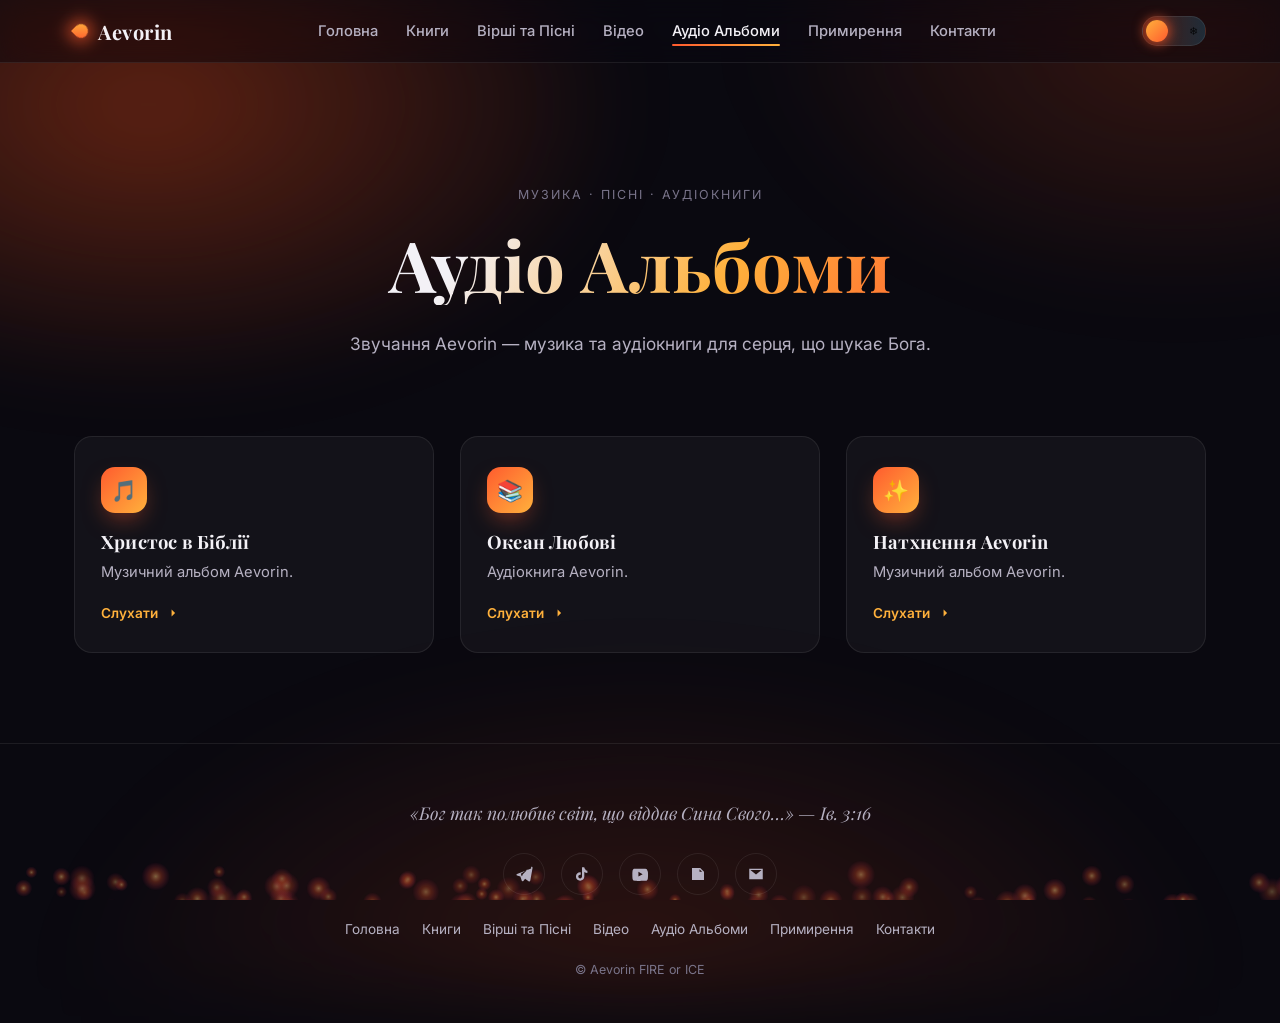
==== audio.html @ 7d28f9bf "Initial commit: Aevorin FIRE or ICE site Static multi-page site recreating the content and structure" ====
<!DOCTYPE html>
<html lang="uk" data-theme="fire">
<head>
<meta charset="UTF-8">
<meta name="viewport" content="width=device-width, initial-scale=1.0">
<title>Аудіо Альбоми — Aevorin FIRE or ICE</title>
<link rel="stylesheet" href="css/style.css">
</head>
<body>
<canvas id="fx-canvas"></canvas>
<div class="bg-aurora"></div>

<header class="site-header">
  <div class="container nav-row">
    <a href="index.html" class="brand"><span class="flame"></span> Aevorin</a>
    <nav class="nav-links">
      <a href="index.html">Головна</a>
      <a href="books.html">Книги</a>
      <a href="poems.html">Вірші та Пісні</a>
      <a href="videos.html">Відео</a>
      <a href="audio.html" class="active">Аудіо Альбоми</a>
      <a href="reconciliation.html">Примирення</a>
      <a href="contacts.html">Контакти</a>
    </nav>
    <div class="nav-right">
      <button class="theme-toggle" aria-label="Перемкнути тему Вогонь/Лід" title="FIRE / ICE">
        <span class="icon fire">🔥</span><span class="icon ice">❄</span><span class="knob"></span>
      </button>
      <button class="burger" aria-label="Меню"><span></span><span></span><span></span></button>
    </div>
  </div>
</header>

<main>
  <section class="hero" style="padding-bottom:30px;">
    <div class="eyebrow">Музика · Пісні · Аудіокниги</div>
    <h1>Аудіо Альбоми</h1>
    <p class="lede">Звучання Aevorin — музика та аудіокниги для серця, що шукає Бога.</p>
  </section>

  <section class="section" style="padding-top:10px;">
    <div class="container">
      <div class="grid grid-3 reveal-stagger">

        <a href="https://tinyurl.com/66Aevorin" target="_blank" rel="noopener" class="card reveal">
          <div class="icon">🎵</div>
          <h3>Христос в Біблії</h3>
          <p>Музичний альбом Aevorin.</p>
          <span class="card-link">Слухати <svg viewBox="0 0 24 24"><path fill="currentColor" d="M5 12h14M13 6l6 6-6 6"/></svg></span>
        </a>

        <a href="https://tinyurl.com/Aevorin" target="_blank" rel="noopener" class="card reveal">
          <div class="icon">📚</div>
          <h3>Океан Любові</h3>
          <p>Аудіокнига Aevorin.</p>
          <span class="card-link">Слухати <svg viewBox="0 0 24 24"><path fill="currentColor" d="M5 12h14M13 6l6 6-6 6"/></svg></span>
        </a>

        <a href="https://tinyurl.com/2z7aak29" target="_blank" rel="noopener" class="card reveal">
          <div class="icon">✨</div>
          <h3>Натхнення Aevorin</h3>
          <p>Музичний альбом Aevorin.</p>
          <span class="card-link">Слухати <svg viewBox="0 0 24 24"><path fill="currentColor" d="M5 12h14M13 6l6 6-6 6"/></svg></span>
        </a>

      </div>
    </div>
  </section>
</main>

<footer class="site-footer">
  <div class="container">
    <p class="footer-verse">«Бог так полюбив світ, що віддав Сина Свого…» — Ів. 3:16</p>
    <div class="footer-socials">
      <a href="https://t.me/YesOrNo20" target="_blank" rel="noopener" aria-label="Telegram"><svg viewBox="0 0 24 24"><path d="M21.5 4.5 2.7 11.9c-1 .4-1 1.8.1 2.1l4.4 1.4 1.7 5.4c.3 1 1.6 1.2 2.2.4l2.4-3 4.6 3.4c.9.6 2.1.1 2.3-1l3-16.7c.2-1.1-.9-1.9-1.9-1.4ZM8.9 15l-1-3.3 9.4-6.4-7.1 7.3-.1 1Z"/></svg></a>
      <a href="https://www.tiktok.com/@ae.vorin" target="_blank" rel="noopener" aria-label="TikTok"><svg viewBox="0 0 24 24"><path d="M16.6 5.8c-.9-.6-1.5-1.6-1.6-2.8h-3v12.4c0 1.4-1.1 2.5-2.5 2.5S7 16.8 7 15.4c0-1.4 1.1-2.5 2.5-2.5.3 0 .6 0 .8.1v-3.1c-.3 0-.5-.1-.8-.1-3.1 0-5.6 2.5-5.6 5.6s2.5 5.6 5.6 5.6 5.6-2.5 5.6-5.6V9.4c1.2.8 2.6 1.3 4.1 1.3V7.6c-.9 0-1.8-.3-2.6-.8Z"/></svg></a>
      <a href="https://www.youtube.com/@A_e_v_o_r_i_n" target="_blank" rel="noopener" aria-label="YouTube"><svg viewBox="0 0 24 24"><path d="M22 8.4s-.2-1.6-.8-2.3c-.8-.9-1.7-.9-2.1-1C16.3 5 12 5 12 5h0s-4.3 0-7.1.1c-.4 0-1.3.1-2.1 1C2.2 6.8 2 8.4 2 8.4S1.8 10.3 1.8 12.2v1.6c0 1.9.2 3.8.2 3.8s.2 1.6.8 2.3c.8.9 1.9.9 2.4 1 1.7.2 7.3.3 7.3.3s4.3 0 7.1-.1c.4 0 1.3-.1 2.1-1 .6-.7.8-2.3.8-2.3s.2-1.9.2-3.8v-1.6c0-1.9-.2-3.8-.2-3.8ZM9.9 15.4V9.1l5.6 3.2-5.6 3.1Z"/></svg></a>
      <a href="https://fireorice-blog.blogspot.com" target="_blank" rel="noopener" aria-label="Блог"><svg viewBox="0 0 24 24"><path d="M4 4h11l5 5v11H4Zm10 1.5V9h3.5ZM7 12h7v1.5H7Zm0 3h10v1.5H7Zm0-6h4v1.5H7Z"/></svg></a>
      <a href="mailto:aevorin2026@gmail.com" aria-label="Email"><svg viewBox="0 0 24 24"><path d="M3 5h18v14H3Zm1.6 1.6 7.4 6 7.4-6"/></svg></a>
    </div>
    <nav class="footer-nav">
      <a href="index.html">Головна</a>
      <a href="books.html">Книги</a>
      <a href="poems.html">Вірші та Пісні</a>
      <a href="videos.html">Відео</a>
      <a href="audio.html">Аудіо Альбоми</a>
      <a href="reconciliation.html">Примирення</a>
      <a href="contacts.html">Контакти</a>
    </nav>
    <p class="footer-fine">© Aevorin FIRE or ICE</p>
  </div>
</footer>

<script src="js/script.js"></script>
</body>
</html>
---- css/style.css ----
/* ===========================================================
   Aevorin FIRE or ICE — основные стили
   =========================================================== */

@import url('https://fonts.googleapis.com/css2?family=Playfair+Display:ital,wght@0,500;0,600;0,700;1,500&family=Inter:wght@300;400;500;600;700&display=swap');

:root{
  --bg: #0a0910;
  --bg-soft: #110f1a;
  --panel: rgba(255,255,255,0.04);
  --panel-border: rgba(255,255,255,0.08);
  --text: #f3f1f6;
  --text-dim: #b6b1c2;
  --text-faint: #79748a;

  /* fire theme (default) */
  --a1: #ff5b2e;
  --a2: #ffb13c;
  --a3: #ff2d6a;
  --glow: 255,91,46;

  --radius: 18px;
  --maxw: 1180px;
  --transition-theme: 900ms cubic-bezier(.22,.61,.36,1);
}

[data-theme="ice"]{
  --a1: #28c2ff;
  --a2: #7df9ff;
  --a3: #6a7bff;
  --glow: 40,194,255;
}

*{ box-sizing: border-box; }
html{ scroll-behavior: smooth; }
body{
  margin:0;
  background: var(--bg);
  color: var(--text);
  font-family: 'Inter', system-ui, sans-serif;
  -webkit-font-smoothing: antialiased;
  overflow-x: hidden;
  transition: background var(--transition-theme), color var(--transition-theme);
}

h1,h2,h3,h4{
  font-family: 'Playfair Display', serif;
  margin: 0 0 .5em;
  line-height: 1.15;
  letter-spacing: .2px;
}

p{ color: var(--text-dim); line-height: 1.7; margin: 0 0 1em; }
a{ color: inherit; text-decoration: none; }
img{ max-width: 100%; display:block; }

.container{
  max-width: var(--maxw);
  margin: 0 auto;
  padding: 0 24px;
}

/* -------------------- background canvas -------------------- */
#fx-canvas{
  position: fixed;
  inset: 0;
  z-index: 0;
  pointer-events: none;
  opacity: .55;
}

.bg-aurora{
  position: fixed;
  inset: -10%;
  z-index: 0;
  pointer-events: none;
  background:
    radial-gradient(45% 38% at 18% 18%, rgba(var(--glow),.35), transparent 70%),
    radial-gradient(40% 35% at 85% 12%, rgba(var(--glow),.18), transparent 70%),
    radial-gradient(55% 45% at 50% 100%, rgba(var(--glow),.16), transparent 70%);
  filter: blur(40px) saturate(130%);
  animation: aurora-drift 18s ease-in-out infinite alternate;
  transition: background var(--transition-theme);
}
@keyframes aurora-drift{
  0%{ transform: translate3d(0,0,0) scale(1); }
  100%{ transform: translate3d(2%,-3%,0) scale(1.06); }
}

/* -------------------- header / nav -------------------- */
.site-header{
  position: sticky;
  top: 0;
  z-index: 50;
  backdrop-filter: blur(14px) saturate(140%);
  background: rgba(10,9,16,.55);
  border-bottom: 1px solid var(--panel-border);
}
.nav-row{
  display:flex;
  align-items:center;
  justify-content: space-between;
  padding: 16px 24px;
}
.brand{
  display:flex;
  align-items:center;
  gap:10px;
  font-family:'Playfair Display', serif;
  font-size: 1.25rem;
  font-weight:700;
  letter-spacing:.5px;
}
.brand .flame{
  width: 14px; height: 14px;
  border-radius: 50% 50% 50% 0;
  background: linear-gradient(135deg, var(--a2), var(--a1));
  box-shadow: 0 0 16px 4px rgba(var(--glow),.7);
  transform: rotate(45deg);
  transition: background var(--transition-theme), box-shadow var(--transition-theme);
  animation: flicker 2.4s ease-in-out infinite;
}
@keyframes flicker{
  0%,100%{ transform: rotate(45deg) scale(1); }
  50%{ transform: rotate(45deg) scale(1.18); }
}

.nav-links{
  display:flex;
  align-items:center;
  gap: 28px;
  list-style:none;
  margin:0; padding:0;
}
.nav-links a{
  position:relative;
  font-size:.92rem;
  font-weight:500;
  color: var(--text-dim);
  padding: 6px 0;
  transition: color .25s;
}
.nav-links a::after{
  content:"";
  position:absolute;
  left:0; right:100%;
  bottom:0;
  height:2px;
  background: linear-gradient(90deg, var(--a1), var(--a2));
  transition: right .3s cubic-bezier(.22,.61,.36,1);
  border-radius: 2px;
}
.nav-links a:hover,
.nav-links a.active{ color: var(--text); }
.nav-links a:hover::after,
.nav-links a.active::after{ right:0; }

.nav-right{ display:flex; align-items:center; gap: 18px; }

.theme-toggle{
  position:relative;
  width: 64px; height: 30px;
  border-radius: 30px;
  border:1px solid var(--panel-border);
  background: linear-gradient(90deg, rgba(255,91,46,.18), rgba(40,194,255,.18));
  cursor:pointer;
  display:flex;
  align-items:center;
  padding: 3px;
}
.theme-toggle .knob{
  width: 22px; height:22px;
  border-radius:50%;
  background: linear-gradient(135deg, var(--a2), var(--a1));
  box-shadow: 0 0 12px 2px rgba(var(--glow),.7);
  transition: transform .45s cubic-bezier(.34,1.56,.64,1), background var(--transition-theme);
  transform: translateX(0);
}
[data-theme="ice"] .theme-toggle .knob{ transform: translateX(32px); }
.theme-toggle .icon{
  position:absolute;
  font-size: .7rem;
  opacity:.8;
}
.theme-toggle .icon.fire{ left:7px; }
.theme-toggle .icon.ice{ right:7px; }

.burger{
  display:none;
  width: 30px; height: 22px;
  position: relative;
  cursor:pointer;
  background:none; border:none;
}
.burger span{
  position:absolute; left:0; right:0; height:2px;
  background: var(--text);
  border-radius: 2px;
  transition: transform .3s, opacity .3s;
}
.burger span:nth-child(1){ top:0; }
.burger span:nth-child(2){ top:10px; }
.burger span:nth-child(3){ top:20px; }
.nav-open .burger span:nth-child(1){ transform: translateY(10px) rotate(45deg); }
.nav-open .burger span:nth-child(2){ opacity:0; }
.nav-open .burger span:nth-child(3){ transform: translateY(-10px) rotate(-45deg); }

/* -------------------- buttons -------------------- */
.btn{
  display:inline-flex;
  align-items:center;
  gap:8px;
  padding: 13px 26px;
  border-radius: 999px;
  font-weight:600;
  font-size:.92rem;
  border:1px solid transparent;
  cursor:pointer;
  transition: transform .3s, box-shadow .3s, background var(--transition-theme);
}
.btn-primary{
  background: linear-gradient(120deg, var(--a1), var(--a2));
  color:#140a06;
  box-shadow: 0 8px 30px -8px rgba(var(--glow),.65);
}
.btn-primary:hover{ transform: translateY(-3px); box-shadow: 0 14px 34px -8px rgba(var(--glow),.85); }
.btn-ghost{
  background: var(--panel);
  border-color: var(--panel-border);
  color: var(--text);
}
.btn-ghost:hover{ border-color: rgba(var(--glow),.6); transform: translateY(-3px); }
.btn-sm{ padding: 9px 18px; font-size:.82rem; }

/* -------------------- hero -------------------- */
.hero{
  position:relative;
  z-index:1;
  padding: 120px 24px 90px;
  text-align:center;
}
.eyebrow{
  display:inline-flex;
  align-items:center;
  gap:8px;
  font-size:.78rem;
  letter-spacing: 2px;
  text-transform:uppercase;
  color: var(--text-faint);
  margin-bottom: 22px;
  opacity:0;
  animation: fade-up .8s ease forwards .1s;
}
.hero h1{
  font-size: clamp(2.3rem, 6vw, 4.4rem);
  max-width: 880px;
  margin: 0 auto 24px;
  background: linear-gradient(120deg, var(--text) 30%, var(--a2) 60%, var(--a1) 90%);
  -webkit-background-clip: text;
  background-clip: text;
  color: transparent;
  opacity:0;
  animation: fade-up .9s ease forwards .25s;
}
.hero .lede{
  max-width: 620px;
  margin: 0 auto 38px;
  font-size: 1.08rem;
  opacity:0;
  animation: fade-up .9s ease forwards .42s;
}
.hero .verse{
  display:inline-block;
  font-family:'Playfair Display', serif;
  font-style: italic;
  font-size: 1rem;
  color: var(--text-dim);
  border-left: 2px solid rgba(var(--glow),.6);
  padding-left: 14px;
  margin-bottom: 34px;
  text-align:left;
  opacity:0;
  animation: fade-up .9s ease forwards .55s;
}
.hero-ctas{
  display:flex;
  gap:16px;
  justify-content:center;
  flex-wrap:wrap;
  opacity:0;
  animation: fade-up .9s ease forwards .7s;
}
@keyframes fade-up{
  from{ opacity:0; transform: translateY(22px); }
  to{ opacity:1; transform: translateY(0); }
}

.scroll-cue{
  margin: 70px auto 0;
  width: 22px; height: 36px;
  border: 2px solid var(--panel-border);
  border-radius: 14px;
  position:relative;
}
.scroll-cue::after{
  content:"";
  position:absolute;
  top:6px; left:50%;
  width:4px; height:8px;
  margin-left:-2px;
  border-radius:3px;
  background: linear-gradient(var(--a1), var(--a2));
  animation: scroll-dot 1.8s ease-in-out infinite;
}
@keyframes scroll-dot{
  0%{ opacity:1; top:6px; }
  60%{ opacity:0; top:18px; }
  100%{ opacity:0; top:6px; }
}

/* -------------------- sections -------------------- */
.section{
  position:relative;
  z-index:1;
  padding: 90px 0;
}
.section-head{
  text-align:center;
  max-width: 680px;
  margin: 0 auto 56px;
}
.section-head .tag{
  font-size:.78rem;
  letter-spacing:2px;
  text-transform:uppercase;
  color: var(--text-faint);
}
.section-head h2{ font-size: clamp(1.8rem, 4vw, 2.6rem); margin-top:10px; }

.reveal{
  opacity:0;
  transform: translateY(34px);
  transition: opacity .8s cubic-bezier(.22,.61,.36,1), transform .8s cubic-bezier(.22,.61,.36,1);
}
.reveal.in{ opacity:1; transform: translateY(0); }
.reveal-stagger > *{ transition-delay: calc(var(--i,0) * 90ms); }

/* -------------------- cards -------------------- */
.grid{
  display:grid;
  gap: 26px;
}
.grid-3{ grid-template-columns: repeat(3, 1fr); }
.grid-2{ grid-template-columns: repeat(2, 1fr); }
.grid-4{ grid-template-columns: repeat(4, 1fr); }

.card{
  position:relative;
  background: var(--panel);
  border: 1px solid var(--panel-border);
  border-radius: var(--radius);
  padding: 30px 26px;
  overflow:hidden;
  transition: transform .4s cubic-bezier(.22,.61,.36,1), border-color .4s, box-shadow .4s;
}
.card::before{
  content:"";
  position:absolute;
  inset:0;
  background: radial-gradient(160px 160px at var(--mx,50%) var(--my,0%), rgba(var(--glow),.18), transparent 70%);
  opacity:0;
  transition: opacity .4s;
  pointer-events:none;
}
.card:hover{
  transform: translateY(-8px);
  border-color: rgba(var(--glow),.45);
  box-shadow: 0 22px 50px -20px rgba(var(--glow),.35);
}
.card:hover::before{ opacity:1; }

.card .icon{
  width: 46px; height:46px;
  border-radius: 14px;
  display:flex; align-items:center; justify-content:center;
  background: linear-gradient(135deg, var(--a1), var(--a2));
  margin-bottom: 18px;
  font-size: 1.3rem;
  box-shadow: 0 10px 24px -8px rgba(var(--glow),.6);
}
.card h3{ font-size: 1.15rem; margin-bottom: 8px; }
.card p{ font-size:.92rem; margin-bottom: 16px; }
.card .card-link{
  font-size:.85rem;
  font-weight:600;
  color: var(--a2);
  display:inline-flex;
  align-items:center;
  gap:6px;
}
.card .card-link svg{ transition: transform .3s; width:14px; height:14px; }
.card:hover .card-link svg{ transform: translateX(4px); }

/* book item rows */
.book-list{ display:flex; flex-direction:column; gap:18px; }
.book{
  display:flex;
  justify-content:space-between;
  align-items:center;
  gap: 20px;
  flex-wrap: wrap;
  background: var(--panel);
  border:1px solid var(--panel-border);
  border-radius: var(--radius);
  padding: 24px 28px;
  transition: border-color .35s, transform .35s;
}
.book:hover{ border-color: rgba(var(--glow),.4); transform: translateX(4px); }
.book .info{ flex:1; min-width: 220px; }
.book .info h3{ font-size: 1.2rem; margin-bottom: 6px; }
.book .info p{ margin:0; font-size:.9rem; }
.book .langs{ display:flex; gap:10px; flex-wrap:wrap; }

.badge{
  display:inline-block;
  font-size:.72rem;
  letter-spacing:.5px;
  padding: 4px 10px;
  border-radius: 999px;
  background: rgba(var(--glow),.14);
  color: var(--a2);
  border: 1px solid rgba(var(--glow),.3);
  margin-right:8px;
  margin-bottom: 8px;
}

/* children book cards with generated gradient icon */
.kid-card .icon{
  width: 56px; height:56px;
  border-radius: 16px;
  font-size: 1.6rem;
}

/* quote / prayer block */
.quote-block{
  position:relative;
  max-width: 720px;
  margin: 0 auto;
  background: var(--panel);
  border:1px solid var(--panel-border);
  border-radius: 24px;
  padding: 46px 40px;
  text-align:center;
}
.quote-block .mark{
  font-family:'Playfair Display', serif;
  font-size: 4rem;
  line-height:1;
  background: linear-gradient(120deg, var(--a1), var(--a2));
  -webkit-background-clip:text;
  background-clip:text;
  color:transparent;
}
.quote-block p{
  font-family:'Playfair Display', serif;
  font-style: italic;
  font-size: 1.2rem;
  color: var(--text);
  margin: 0;
}

.prayer-box{
  max-width: 680px;
  margin: 0 auto;
  background: linear-gradient(160deg, rgba(var(--glow),.1), rgba(255,255,255,.02));
  border: 1px solid rgba(var(--glow),.3);
  border-radius: 24px;
  padding: 40px;
}
.prayer-box p{ color: var(--text); font-size: 1.05rem; }

/* contact grid */
.contact-card{
  display:flex;
  align-items:center;
  gap:16px;
  background: var(--panel);
  border:1px solid var(--panel-border);
  border-radius: var(--radius);
  padding: 22px 24px;
  transition: transform .35s, border-color .35s;
}
.contact-card:hover{ transform: translateY(-6px); border-color: rgba(var(--glow),.45); }
.contact-card .icon{
  width: 46px; height: 46px;
  border-radius: 50%;
  display:flex; align-items:center; justify-content:center;
  background: linear-gradient(135deg, var(--a1), var(--a2));
  flex-shrink:0;
}
.contact-card .icon svg{ width:22px; height:22px; fill:#140a06; }
.contact-card .label{ font-size:.78rem; color: var(--text-faint); text-transform:uppercase; letter-spacing:1px; }
.contact-card .value{ font-size: .98rem; font-weight:600; word-break: break-word; }

/* empty / coming soon state */
.coming-soon{
  text-align:center;
  padding: 70px 24px;
  border: 1px dashed var(--panel-border);
  border-radius: var(--radius);
  max-width: 640px;
  margin: 0 auto;
}
.coming-soon .ember{
  width: 54px; height: 54px;
  margin: 0 auto 22px;
  border-radius: 50% 50% 50% 0;
  transform: rotate(45deg);
  background: linear-gradient(135deg, var(--a2), var(--a1));
  box-shadow: 0 0 30px 6px rgba(var(--glow),.6);
  animation: flicker 2.4s ease-in-out infinite;
}

/* breadcrumb */
.crumb{
  display:flex; gap:8px; align-items:center;
  font-size:.85rem; color: var(--text-faint);
  margin-bottom: 18px;
  justify-content:center;
}
.crumb a{ color: var(--text-dim); }
.crumb a:hover{ color: var(--a2); }

/* -------------------- footer -------------------- */
.site-footer{
  position:relative; z-index:1;
  border-top: 1px solid var(--panel-border);
  padding: 54px 0 30px;
  text-align:center;
}
.footer-verse{
  font-family:'Playfair Display', serif;
  font-style:italic;
  font-size:1.1rem;
  max-width: 560px;
  margin: 0 auto 26px;
  color: var(--text-dim);
}
.footer-socials{
  display:flex; justify-content:center; gap:16px;
  margin-bottom: 26px;
}
.footer-socials a{
  width: 42px; height:42px;
  border-radius:50%;
  border:1px solid var(--panel-border);
  display:flex; align-items:center; justify-content:center;
  transition: transform .3s, border-color .3s, background .3s;
}
.footer-socials a svg{ width:18px; height:18px; fill: var(--text-dim); transition: fill .3s; }
.footer-socials a:hover{
  transform: translateY(-4px);
  border-color: rgba(var(--glow),.5);
  background: rgba(var(--glow),.12);
}
.footer-socials a:hover svg{ fill: var(--a2); }
.footer-nav{
  display:flex; justify-content:center; gap:22px; flex-wrap:wrap;
  margin-bottom: 22px; font-size:.85rem;
}
.footer-nav a{ color: var(--text-dim); }
.footer-nav a:hover{ color: var(--a2); }
.footer-fine{ font-size:.78rem; color: var(--text-faint); }

/* -------------------- responsive -------------------- */
@media (max-width: 920px){
  .grid-3, .grid-4{ grid-template-columns: repeat(2,1fr); }
}
@media (max-width: 760px){
  .burger{ display:block; }
  .nav-links{
    position:fixed;
    top: 70px; left:0; right:0;
    flex-direction:column;
    align-items:flex-start;
    gap: 4px;
    background: rgba(10,9,16,.96);
    border-bottom: 1px solid var(--panel-border);
    padding: 18px 24px 26px;
    transform: translateY(-12px);
    opacity:0;
    pointer-events:none;
    transition: opacity .3s, transform .3s;
  }
  .nav-open .nav-links{
    opacity:1; transform: translateY(0); pointer-events:auto;
  }
  .nav-links a{ padding: 12px 0; width:100%; }
  .grid-2, .grid-3, .grid-4{ grid-template-columns: 1fr; }
  .book{ flex-direction:column; align-items:flex-start; }
}

@media (prefers-reduced-motion: reduce){
  *, *::before, *::after{ animation-duration: .001ms !important; animation-iteration-count: 1 !important; transition-duration: .001ms !important; }
}
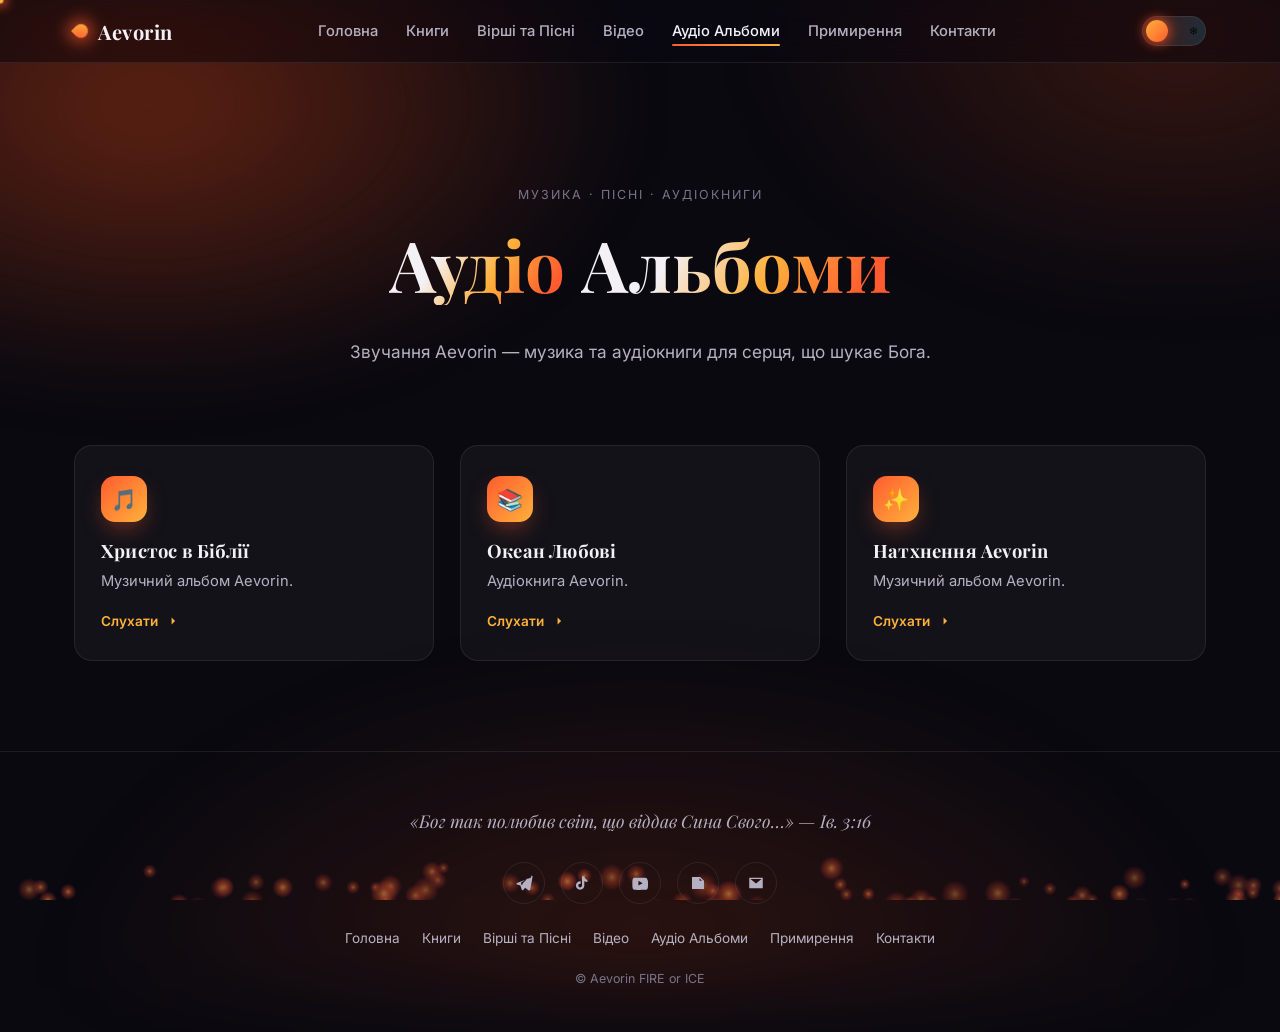
==== commit 8a4b65f2: "Add major visual upgrade: cursor, transitions, tilt, particles Custom trailing cursor, animated page" ====
--- a/audio.html
+++ b/audio.html
@@ -4,9 +4,18 @@
 <meta charset="UTF-8">
 <meta name="viewport" content="width=device-width, initial-scale=1.0">
 <title>Аудіо Альбоми — Aevorin FIRE or ICE</title>
+<script>
+  if (sessionStorage.getItem('aevorin-intro-shown')) {
+    document.documentElement.classList.add('no-loader');
+  } else {
+    sessionStorage.setItem('aevorin-intro-shown', '1');
+  }
+</script>
 <link rel="stylesheet" href="css/style.css">
 </head>
 <body>
+<div id="page-curtain"></div>
+<div id="loader"><div class="loader-mark"></div></div>
 <canvas id="fx-canvas"></canvas>
 <div class="bg-aurora"></div>
 
--- a/css/style.css
+++ b/css/style.css
@@ -32,7 +32,7 @@
 }
 
 *{ box-sizing: border-box; }
-html{ scroll-behavior: smooth; }
+html{ scroll-behavior: smooth; scrollbar-color: var(--a1) var(--bg); scrollbar-width: thin; }
 body{
   margin:0;
   background: var(--bg);
@@ -58,6 +58,100 @@
   max-width: var(--maxw);
   margin: 0 auto;
   padding: 0 24px;
+}
+
+/* -------------------- custom cursor -------------------- */
+html.has-cursor, html.has-cursor *{ cursor: none !important; }
+#cursor-dot, #cursor-ring{
+  position: fixed;
+  top:0; left:0;
+  border-radius:50%;
+  pointer-events:none;
+  z-index: 9999;
+  transform: translate(-50%,-50%);
+  will-change: transform;
+  user-select:none;
+}
+#cursor-dot{
+  width:7px; height:7px;
+  background: var(--a2);
+  box-shadow: 0 0 12px 3px rgba(var(--glow),.9);
+  transition: background var(--transition-theme), opacity .3s;
+}
+#cursor-ring{
+  width:34px; height:34px;
+  border: 1.5px solid rgba(var(--glow),.55);
+  transition: width .25s cubic-bezier(.22,.61,.36,1), height .25s cubic-bezier(.22,.61,.36,1),
+              border-color var(--transition-theme), background .25s, opacity .3s;
+}
+#cursor-ring.hovering{
+  width: 60px; height: 60px;
+  border-color: rgba(var(--glow),.9);
+  background: rgba(var(--glow),.1);
+}
+#cursor-dot.hidden, #cursor-ring.hidden{ opacity:0; }
+@media (pointer: coarse){
+  #cursor-dot, #cursor-ring{ display:none; }
+}
+
+/* -------------------- page transition curtain -------------------- */
+#page-curtain{
+  position: fixed;
+  inset:0;
+  z-index: 9000;
+  background: linear-gradient(135deg, var(--a1), var(--a3) 55%, var(--bg) 100%);
+  transform: scaleY(1);
+  transform-origin: top;
+  pointer-events:none;
+}
+#page-curtain.curtain-out{ animation: curtain-out .7s cubic-bezier(.76,0,.24,1) forwards; }
+#page-curtain.curtain-in{ animation: curtain-in .5s cubic-bezier(.76,0,.24,1) forwards; }
+@keyframes curtain-out{ from{ transform: scaleY(1); } to{ transform: scaleY(0); } }
+@keyframes curtain-in{ from{ transform: scaleY(0); } to{ transform: scaleY(1); } }
+
+/* -------------------- intro loader -------------------- */
+#loader{
+  position: fixed;
+  inset:0;
+  z-index: 9500;
+  background: var(--bg);
+  display:flex;
+  align-items:center;
+  justify-content:center;
+  transition: opacity .6s ease, visibility .6s ease;
+}
+#loader.loader-hide{ opacity:0; visibility:hidden; pointer-events:none; }
+html.no-loader #loader{ display:none !important; }
+.loader-mark{
+  width: 52px; height:52px;
+  border-radius: 50% 50% 50% 0;
+  background: linear-gradient(135deg, var(--a2), var(--a1));
+  box-shadow: 0 0 50px 12px rgba(var(--glow),.7);
+  animation: loader-spin 1.1s cubic-bezier(.6,.05,.4,.95) infinite;
+}
+@keyframes loader-spin{
+  0%{ transform: rotate(45deg) scale(.7); }
+  50%{ transform: rotate(225deg) scale(1.15); }
+  100%{ transform: rotate(405deg) scale(.7); }
+}
+
+/* -------------------- theme switch flood -------------------- */
+#theme-flood{
+  position: fixed;
+  z-index: 8000;
+  border-radius:50%;
+  pointer-events:none;
+  transform: translate(-50%,-50%) scale(0);
+  background: radial-gradient(circle, var(--flood-color, rgba(255,91,46,.55)), transparent 70%);
+  opacity: 0;
+}
+#theme-flood.flooding{
+  animation: theme-flood-anim .85s cubic-bezier(.22,.61,.36,1) forwards;
+}
+@keyframes theme-flood-anim{
+  0%{ transform: translate(-50%,-50%) scale(0); opacity:1; }
+  65%{ opacity:.6; }
+  100%{ transform: translate(-50%,-50%) scale(1); opacity:0; }
 }
 
 /* -------------------- background canvas -------------------- */
@@ -95,6 +189,7 @@
   backdrop-filter: blur(14px) saturate(140%);
   background: rgba(10,9,16,.55);
   border-bottom: 1px solid var(--panel-border);
+  transition: box-shadow .3s;
 }
 .nav-row{
   display:flex;
@@ -216,21 +311,36 @@
   font-size:.92rem;
   border:1px solid transparent;
   cursor:pointer;
-  transition: transform .3s, box-shadow .3s, background var(--transition-theme);
+  position: relative;
+  overflow: hidden;
+  will-change: transform;
+  transition: transform .25s cubic-bezier(.22,.61,.36,1), box-shadow .3s, background var(--transition-theme);
 }
 .btn-primary{
   background: linear-gradient(120deg, var(--a1), var(--a2));
   color:#140a06;
   box-shadow: 0 8px 30px -8px rgba(var(--glow),.65);
 }
-.btn-primary:hover{ transform: translateY(-3px); box-shadow: 0 14px 34px -8px rgba(var(--glow),.85); }
+.btn-primary:hover{ box-shadow: 0 14px 34px -8px rgba(var(--glow),.85); }
 .btn-ghost{
   background: var(--panel);
   border-color: var(--panel-border);
   color: var(--text);
 }
-.btn-ghost:hover{ border-color: rgba(var(--glow),.6); transform: translateY(-3px); }
+.btn-ghost:hover{ border-color: rgba(var(--glow),.6); }
 .btn-sm{ padding: 9px 18px; font-size:.82rem; }
+
+.btn .ripple{
+  position:absolute;
+  border-radius:50%;
+  background: rgba(255,255,255,.5);
+  transform: translate(-50%,-50%) scale(0);
+  pointer-events:none;
+  animation: ripple-anim .6s ease-out forwards;
+}
+@keyframes ripple-anim{
+  to{ transform: translate(-50%,-50%) scale(1); opacity:0; }
+}
 
 /* -------------------- hero -------------------- */
 .hero{
@@ -262,6 +372,18 @@
   opacity:0;
   animation: fade-up .9s ease forwards .25s;
 }
+.hero h1 .word{ display:inline-block; overflow:hidden; vertical-align:top; padding-bottom:.12em; }
+.hero h1 .word-inner{
+  display:inline-block;
+  background: linear-gradient(120deg, var(--text) 30%, var(--a2) 60%, var(--a1) 90%);
+  -webkit-background-clip: text;
+  background-clip: text;
+  color: transparent;
+  transform: translateY(115%);
+  opacity:0;
+  animation: word-in .85s cubic-bezier(.16,1,.3,1) forwards;
+}
+@keyframes word-in{ to{ transform: translateY(0); opacity:1; } }
 .hero .lede{
   max-width: 620px;
   margin: 0 auto 38px;
@@ -361,7 +483,9 @@
   border-radius: var(--radius);
   padding: 30px 26px;
   overflow:hidden;
-  transition: transform .4s cubic-bezier(.22,.61,.36,1), border-color .4s, box-shadow .4s;
+  transform-style: preserve-3d;
+  will-change: transform;
+  transition: transform .35s cubic-bezier(.22,.61,.36,1), border-color .4s, box-shadow .4s;
 }
 .card::before{
   content:"";
@@ -373,9 +497,8 @@
   pointer-events:none;
 }
 .card:hover{
-  transform: translateY(-8px);
   border-color: rgba(var(--glow),.45);
-  box-shadow: 0 22px 50px -20px rgba(var(--glow),.35);
+  box-shadow: 0 26px 60px -20px rgba(var(--glow),.4);
 }
 .card:hover::before{ opacity:1; }
 
@@ -571,6 +694,15 @@
 .footer-nav a{ color: var(--text-dim); }
 .footer-nav a:hover{ color: var(--a2); }
 .footer-fine{ font-size:.78rem; color: var(--text-faint); }
+
+/* -------------------- scrollbar -------------------- */
+::-webkit-scrollbar{ width:10px; height:10px; }
+::-webkit-scrollbar-track{ background: var(--bg); }
+::-webkit-scrollbar-thumb{
+  background: linear-gradient(var(--a1), var(--a2));
+  border-radius: 10px;
+  border: 2px solid var(--bg);
+}
 
 /* -------------------- responsive -------------------- */
 @media (max-width: 920px){
@@ -602,4 +734,5 @@
 
 @media (prefers-reduced-motion: reduce){
   *, *::before, *::after{ animation-duration: .001ms !important; animation-iteration-count: 1 !important; transition-duration: .001ms !important; }
-}
+  #page-curtain, #loader, #cursor-dot, #cursor-ring, #theme-flood{ display:none !important; }
+}
